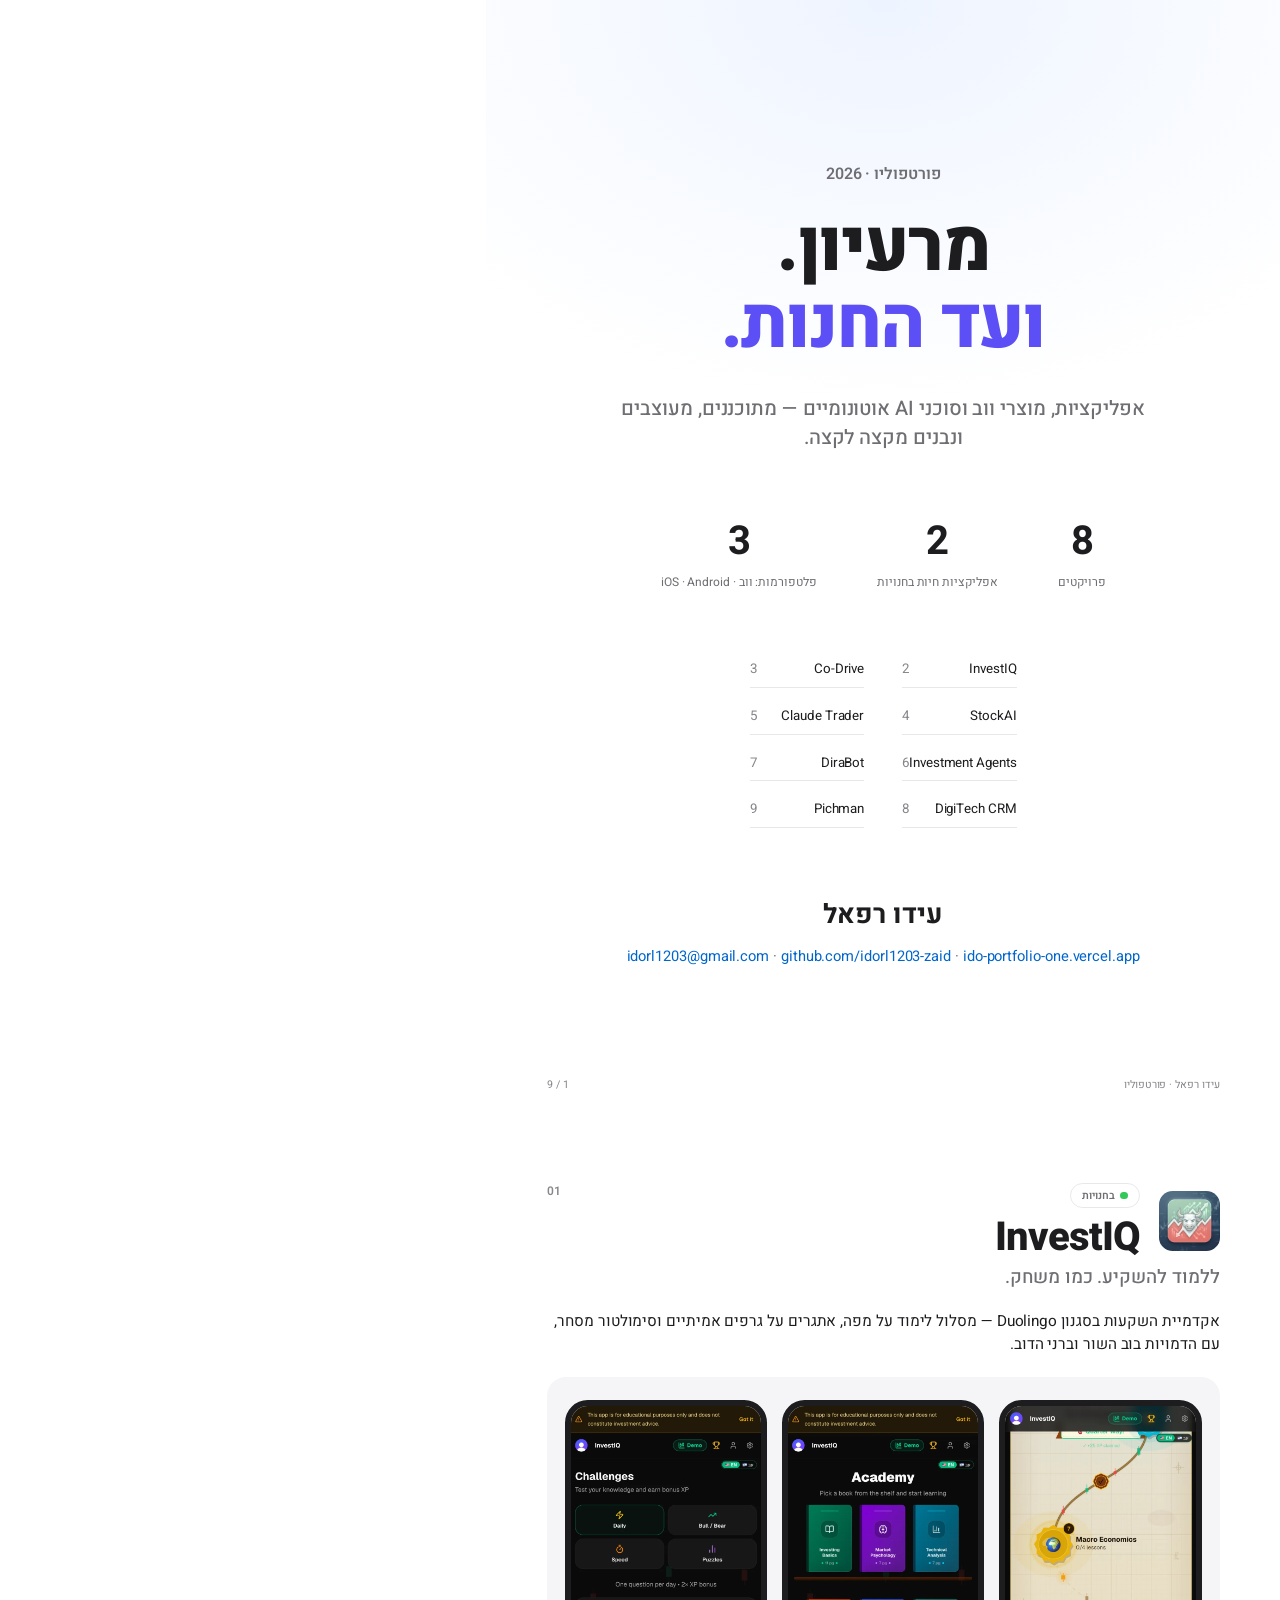
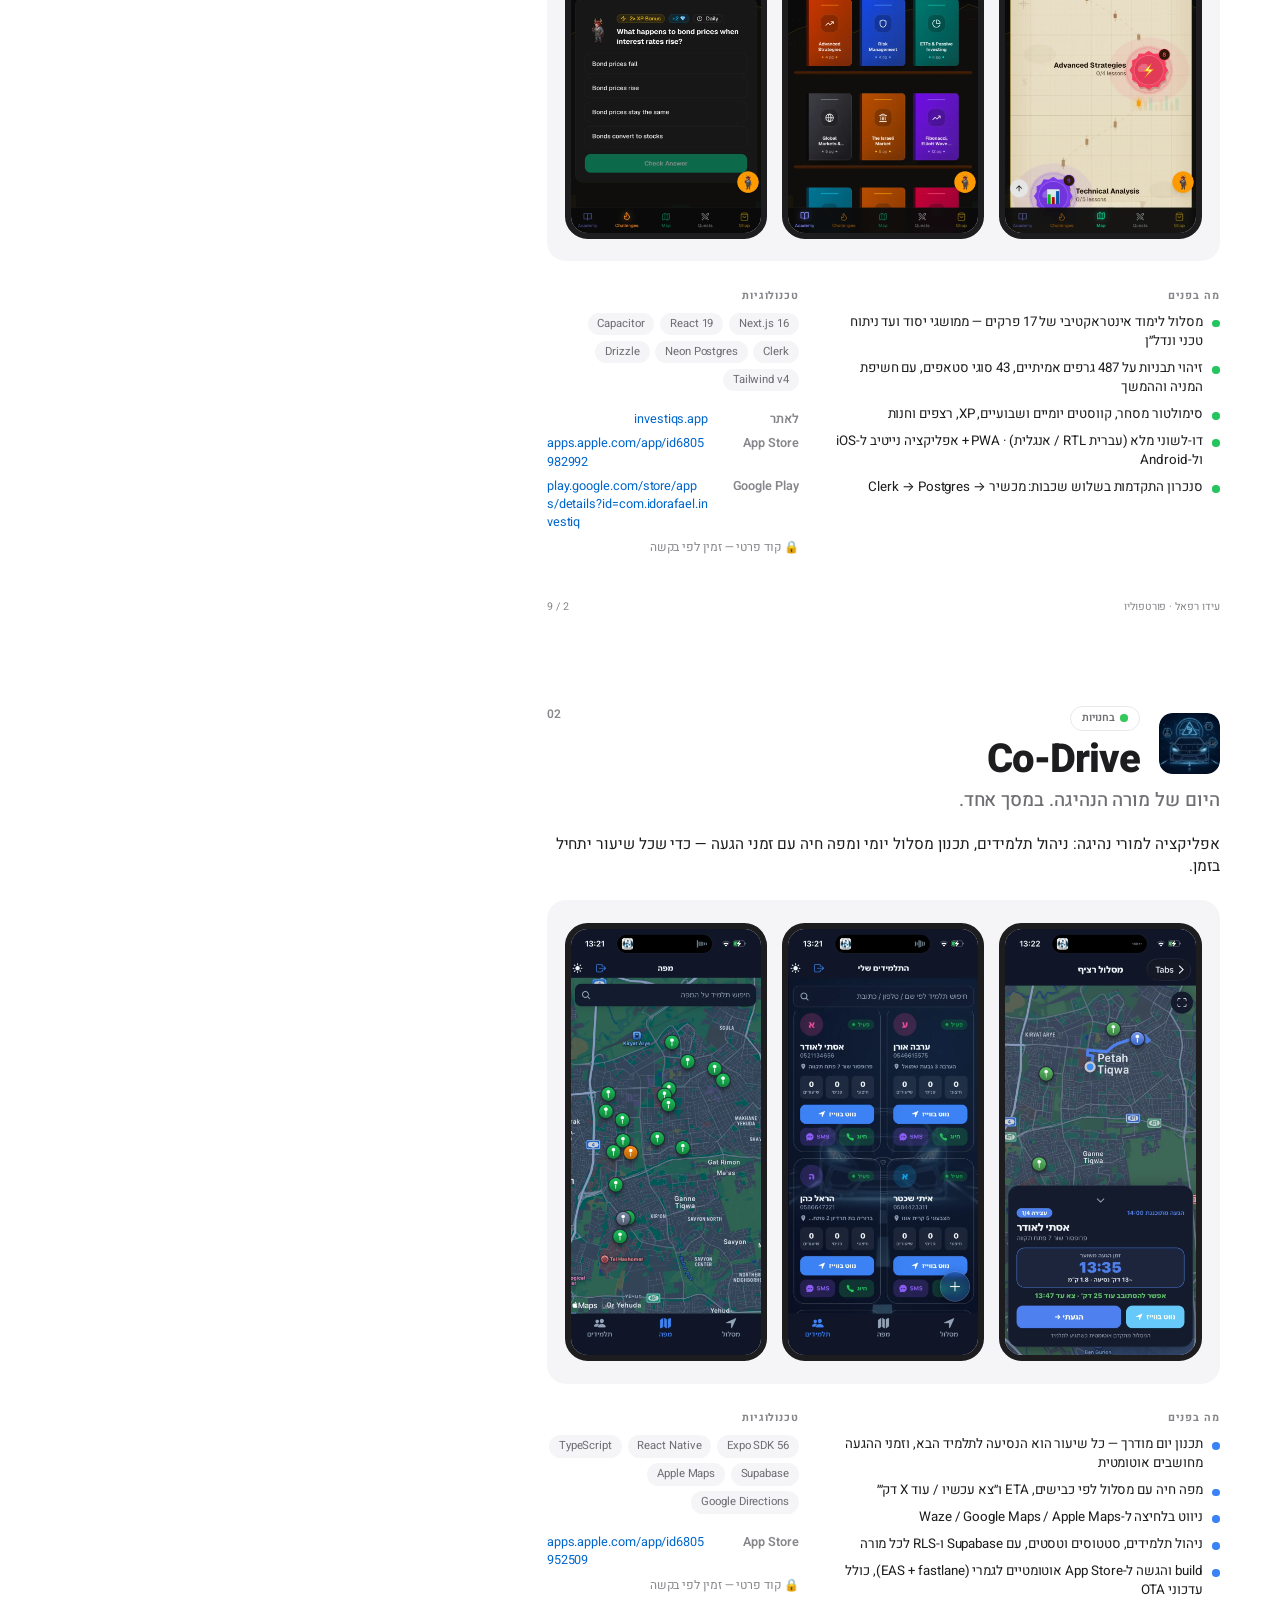
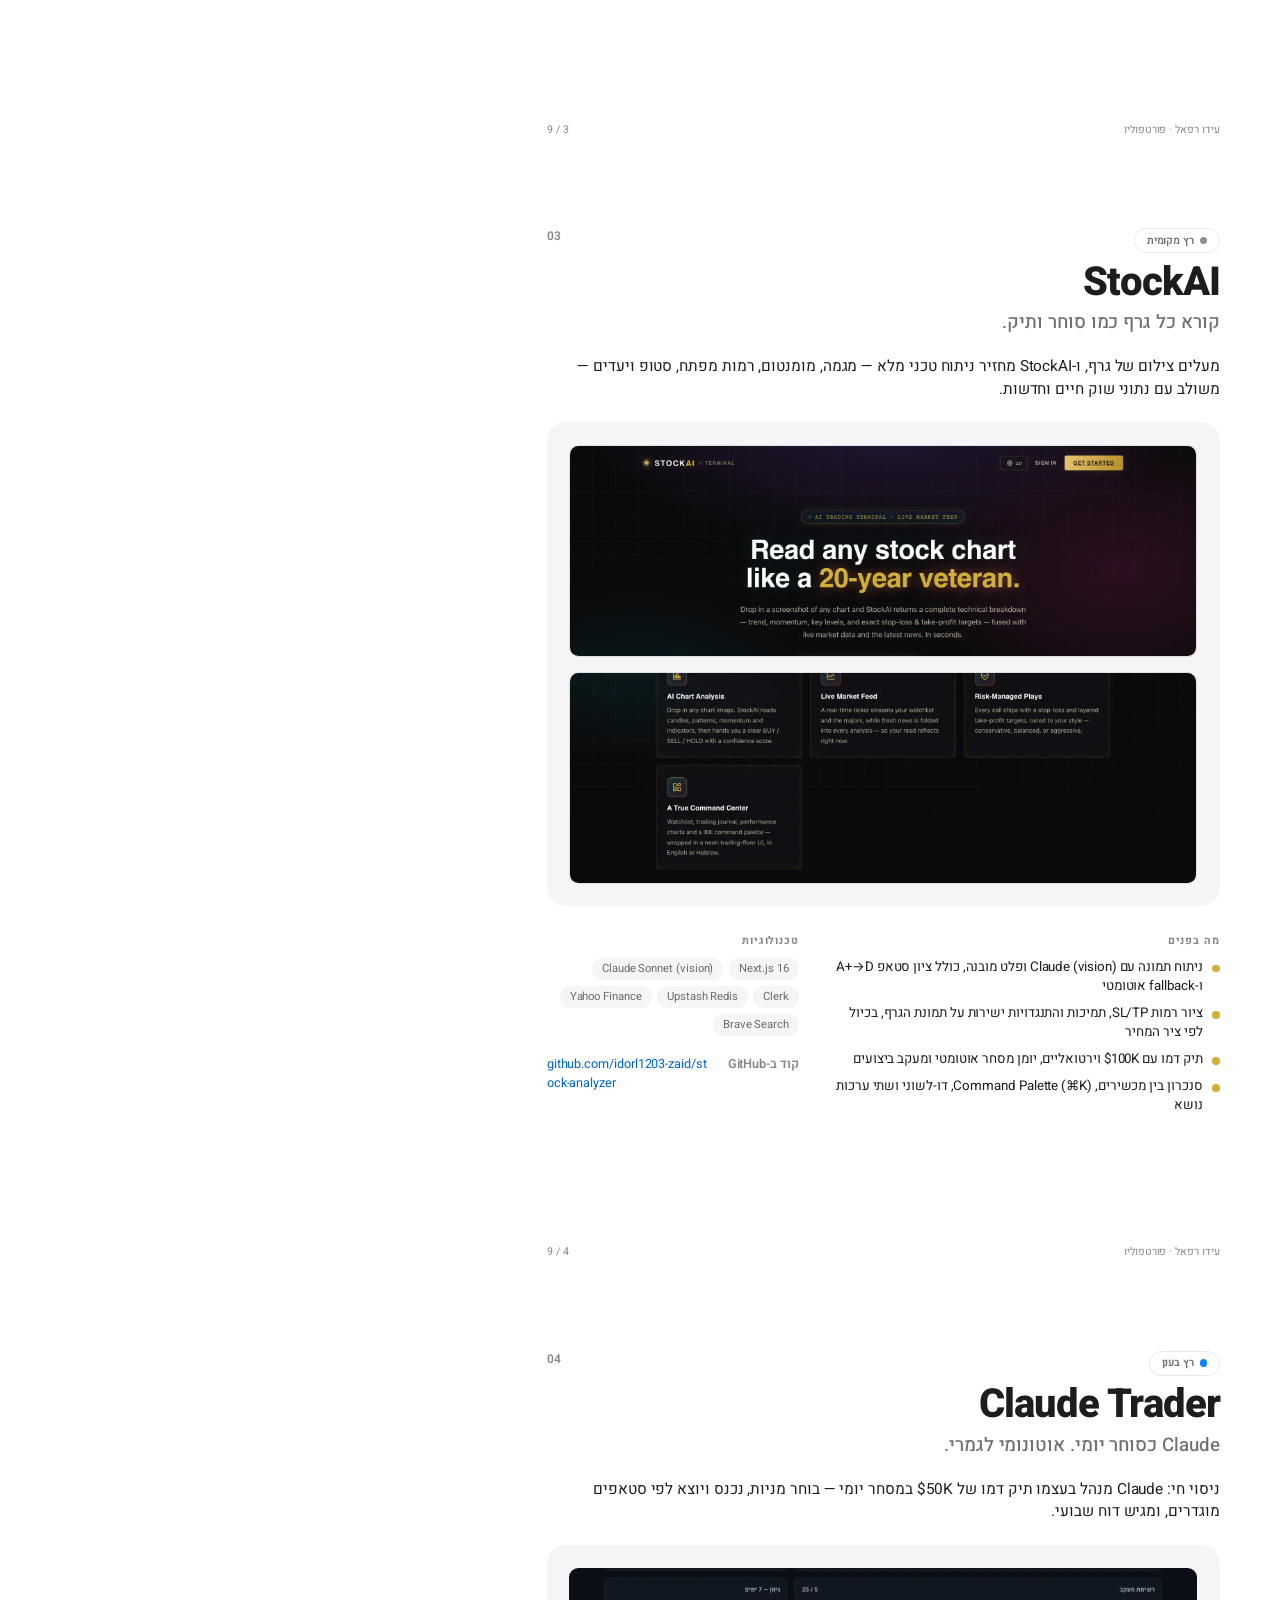
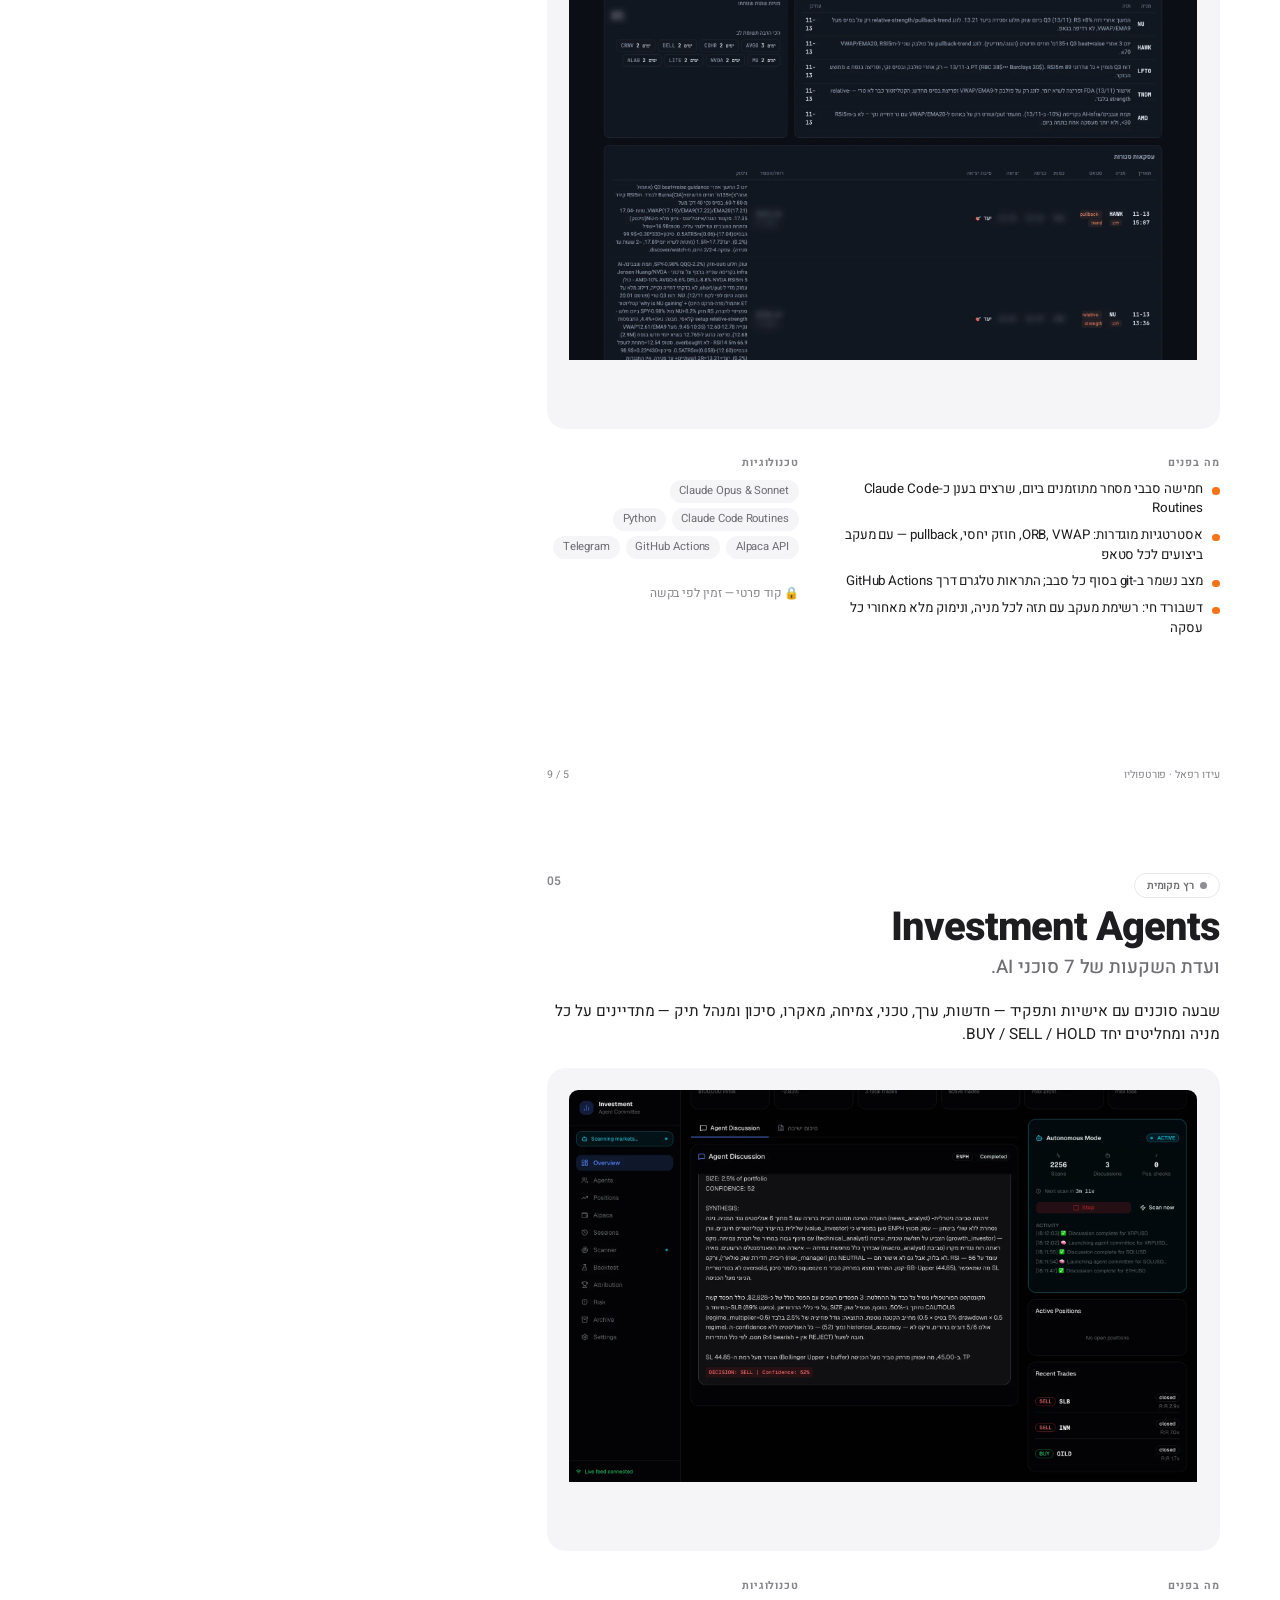
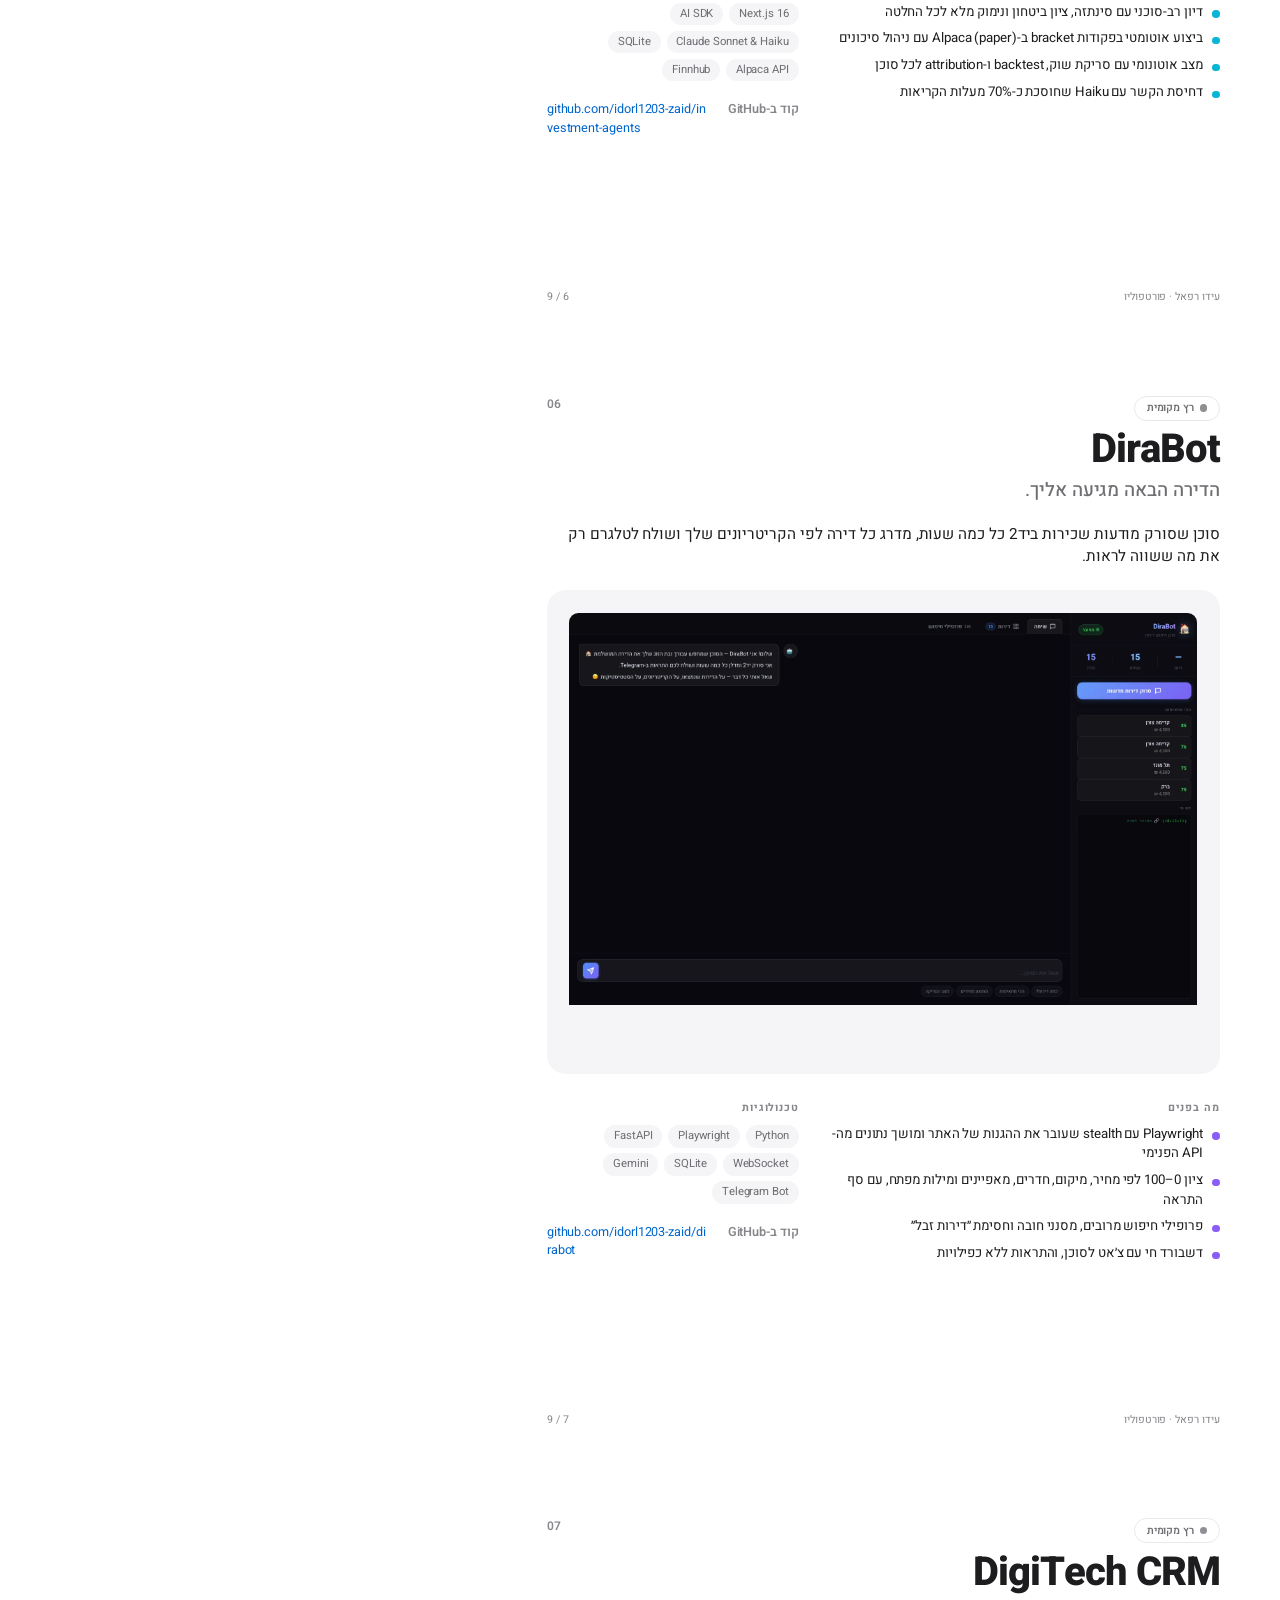
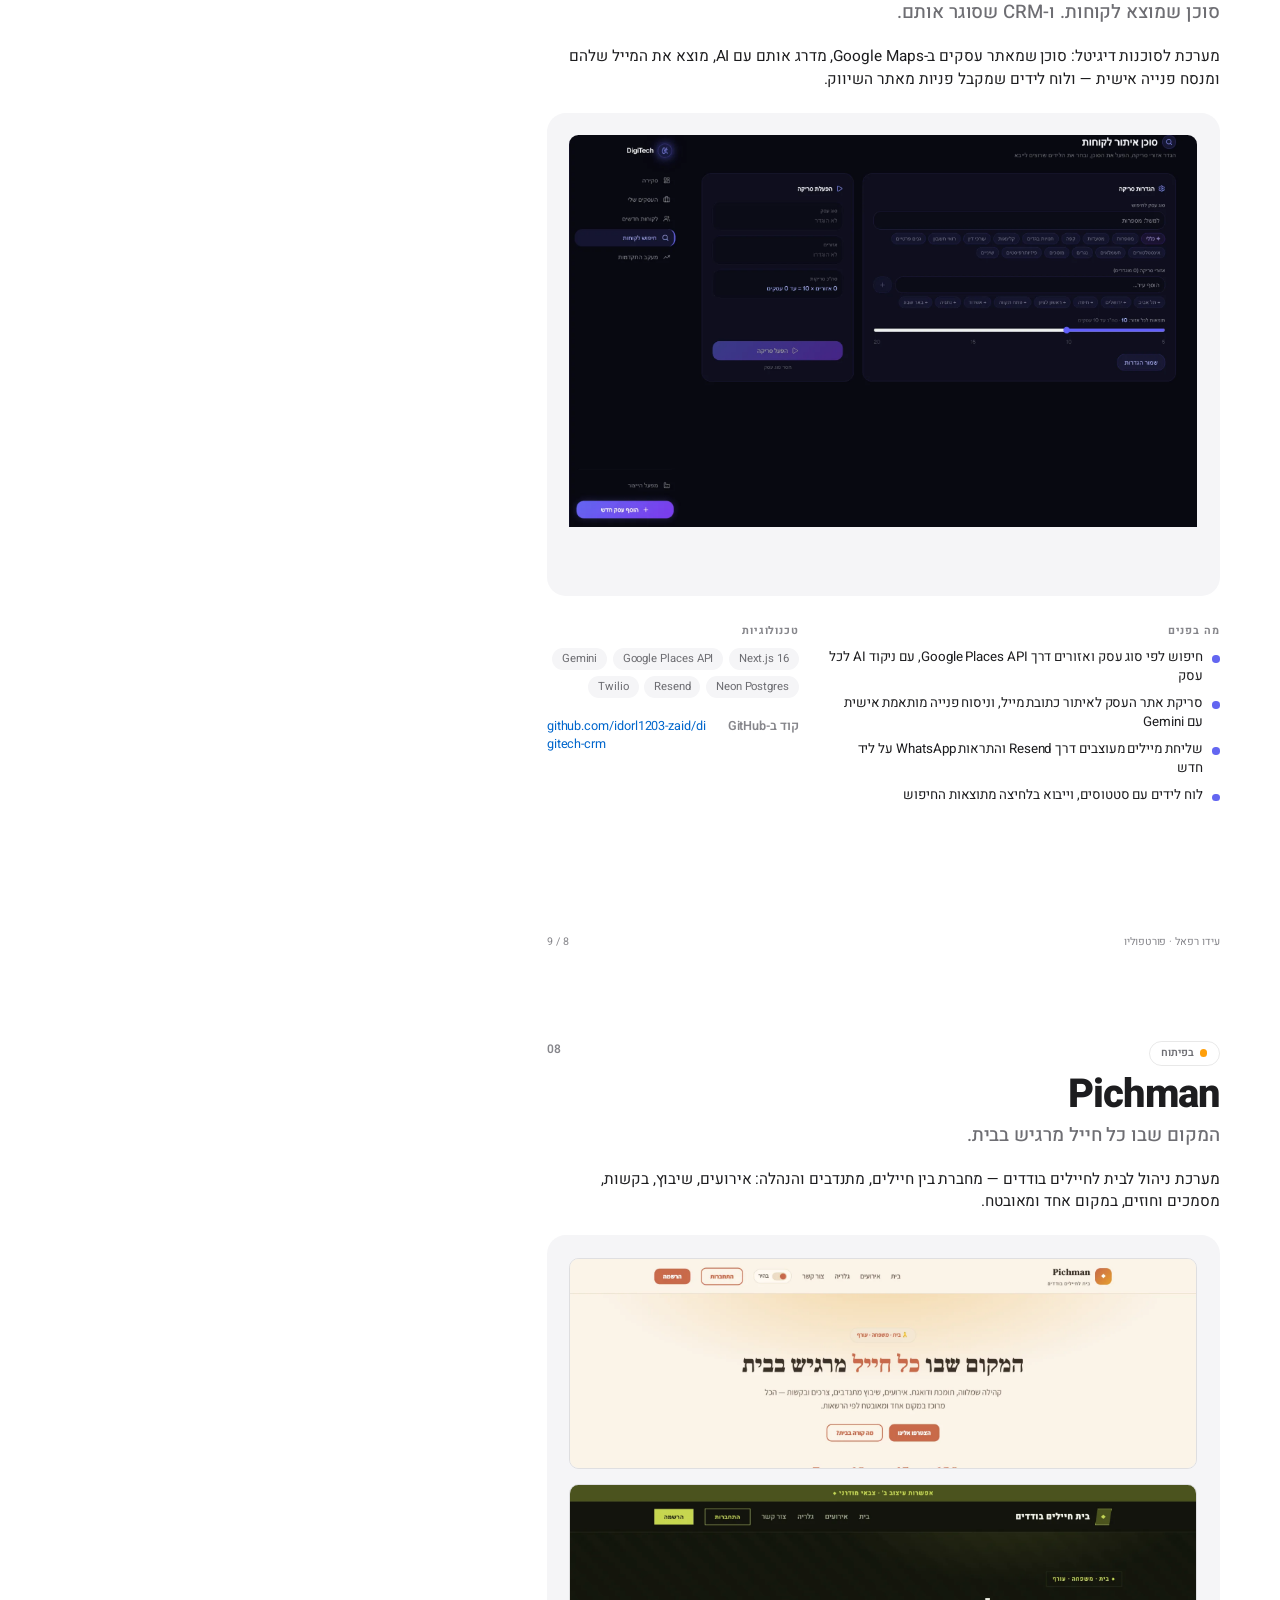
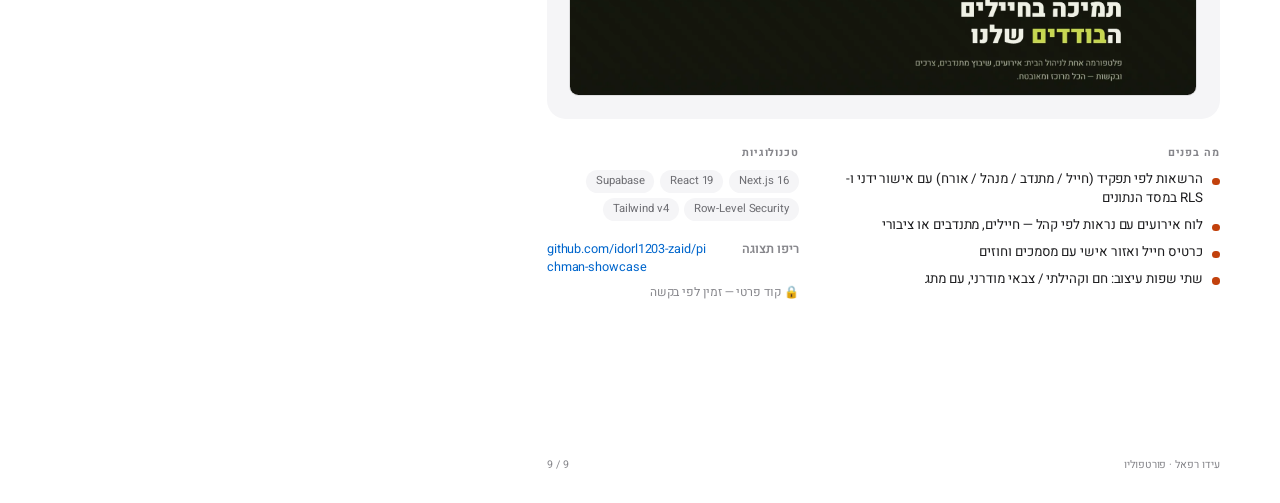
==== print.html @ 9817c405 "Add bilingual PDF export (print.html) and download link; drop duplicate agents image Co-Authored-By:" ====
<!doctype html>
<html lang="he" dir="rtl">
<head>
<meta charset="utf-8">
<title>Ido Rafael — Portfolio (PDF)</title>
<link rel="preconnect" href="https://fonts.googleapis.com">
<link rel="preconnect" href="https://fonts.gstatic.com" crossorigin>
<link href="https://fonts.googleapis.com/css2?family=Heebo:wght@400;500;600;700;800&family=Inter:wght@400;500;600;700;800&display=swap" rel="stylesheet">
<style>
  @page { size: A4; margin: 0; }
  :root { --text:#1d1d1f; --text-2:#6e6e73; --text-3:#86868b; --line:rgba(0,0,0,.09); --bg-alt:#f5f5f7; --link:#0066cc;
          --grad: linear-gradient(90deg,#0071e3 0%,#8b5cf6 50%,#ec4899 100%); }
  * { box-sizing: border-box; }
  html, body { margin: 0; background: #fff; color: var(--text); -webkit-print-color-adjust: exact; print-color-adjust: exact; }
  body { font-family: "Inter", "Heebo", -apple-system, sans-serif; font-size: 11pt; line-height: 1.45; letter-spacing: -.005em; }
  html[lang="he"] body { font-family: "Heebo", "Inter", -apple-system, sans-serif; }
  h1, h2, h3 { margin: 0; letter-spacing: -.025em; line-height: 1.08; }
  p { margin: 0; }
  a { color: var(--link); text-decoration: none; }
  .grad { color: #5b4ff5; }

  .page { width: 210mm; height: 297mm; padding: 16mm 16mm 14mm; position: relative; overflow: hidden; page-break-after: always; display: flex; flex-direction: column; }
  .page:last-child { page-break-after: auto; }
  .foot { position: absolute; bottom: 8mm; inset-inline: 16mm; display: flex; justify-content: space-between; font-size: 8pt; color: var(--text-3); }

  /* cover */
  .cover { justify-content: center; text-align: center; background: radial-gradient(120% 60% at 50% 0%, #eef4ff 0%, #fff 60%); }
  .cover .eyebrow { color: var(--text-2); font-weight: 600; font-size: 12pt; }
  .cover h1 { font-size: 54pt; font-weight: 800; margin-top: 6mm; }
  .cover .lead { color: var(--text-2); font-size: 15pt; max-width: 140mm; margin: 8mm auto 0; font-weight: 500; }
  .cover .name { font-size: 20pt; font-weight: 700; margin-top: 18mm; }
  .cover .contact { margin-top: 3mm; font-size: 11pt; color: var(--text-2); }
  .stats { display: flex; justify-content: center; gap: 16mm; margin-top: 16mm; }
  .stats b { display: block; font-size: 30pt; letter-spacing: -.03em; }
  .stats span { color: var(--text-2); font-size: 9pt; }
  .toc { margin: 16mm auto 0; display: grid; grid-template-columns: 1fr 1fr; gap: 3mm 10mm; text-align: start; max-width: 150mm; }
  .toc div { display: flex; justify-content: space-between; border-bottom: 1px solid var(--line); padding: 2mm 0; font-size: 10pt; }
  .toc i { font-style: normal; color: var(--text-3); }

  /* project page */
  .head { display: flex; align-items: center; gap: 5mm; }
  .head img.icon { width: 16mm; height: 16mm; border-radius: 3.6mm; }
  .pill { display: inline-flex; align-items: center; gap: 1.5mm; font-size: 8pt; font-weight: 600; color: var(--text-2);
          padding: 1mm 3mm; border-radius: 99px; border: 1px solid var(--line); margin-bottom: 2mm; }
  .pill::before { content:""; width: 2mm; height: 2mm; border-radius: 50%; background: var(--dot,#34c759); }
  .pill[data-s="dev"] { --dot:#ff9f0a } .pill[data-s="local"] { --dot:#8e8e93 } .pill[data-s="cloud"] { --dot:#0a84ff }
  .num { color: var(--text-3); font-size: 9pt; font-weight: 600; margin-inline-start: auto; align-self: flex-start; }
  h2 { font-size: 30pt; font-weight: 800; }
  .tagline { font-size: 14pt; font-weight: 500; color: var(--text-2); margin-top: 1.5mm; }
  .summary { margin-top: 5mm; font-size: 11.5pt; }
  .shots { margin-top: 6mm; display: flex; gap: 4mm; justify-content: center; align-items: center; background: var(--bg-alt);
           border-radius: 5mm; padding: 6mm; height: 128mm; flex: none; overflow: hidden; }
  .shots img { border-radius: 2.5mm; border: 1px solid var(--line); object-fit: cover; object-position: top; }
  .shots.phone img { height: 116mm; width: auto; aspect-ratio: 9 / 19.5; border-radius: 6mm; border: 1.6mm solid #1d1d1f; }
  .shots.one img { width: 100%; height: 100%; object-fit: contain; border: 0; background: transparent; }
  .shots.two { flex-direction: column; }
  .shots.two img { width: 100%; height: calc(50% - 2mm); }
  .cols { display: grid; grid-template-columns: 1.55fr 1fr; gap: 8mm; margin-top: 7mm; }
  h4 { margin: 0 0 2.5mm; font-size: 8pt; text-transform: uppercase; letter-spacing: .08em; color: var(--text-3); }
  ul { margin: 0; padding: 0; list-style: none; display: grid; gap: 2mm; }
  li { position: relative; padding-inline-start: 4.5mm; font-size: 10pt; }
  li::before { content:""; position: absolute; inset-inline-start: 0; top: .55em; width: 2mm; height: 2mm; border-radius: 50%; background: var(--accent); }
  .tags { display: flex; flex-wrap: wrap; gap: 1.5mm; }
  .tag { font-size: 8.5pt; color: var(--text-2); background: var(--bg-alt); padding: .8mm 2.6mm; border-radius: 99px; }
  .links { margin-top: 5mm; display: grid; gap: 1.5mm; font-size: 9.5pt; }
  .links div { display: flex; gap: 2mm; }
  .links b { color: var(--text-3); font-weight: 600; min-width: 22mm; }
  .links a { direction: ltr; unicode-bidi: embed; word-break: break-all; }
  .lock { font-size: 9pt; color: var(--text-3); margin-top: 2mm; }
</style>
</head>
<body>
<div id="doc"></div>
<script src="data.js"></script>
<script>
(() => {
  const { I18N, PROJECTS } = window;
  const lang = new URLSearchParams(location.search).get("lang") === "en" ? "en" : "he";
  const t = I18N[lang];
  document.documentElement.lang = lang;
  document.documentElement.dir = lang === "he" ? "rtl" : "ltr";
  const esc = (s) => String(s).replace(/[&<>"']/g, (c) => ({ "&":"&amp;","<":"&lt;",">":"&gt;",'"':"&quot;","'":"&#39;" }[c]));
  const name = t.brand;
  const site = "https://ido-portfolio-one.vercel.app";
  const L = lang === "he"
    ? { title: 'מרעיון.<br><span class="grad">ועד החנות.</span>', contents: "תוכן", links: "קישורים", code: "קוד" }
    : { title: 'From idea.<br><span class="grad">To the App Store.</span>', contents: "Contents", links: "Links", code: "Code" };
  const total = PROJECTS.length + 1;
  const foot = (n) => `<div class="foot"><span>${esc(name)} · ${esc(lang === "he" ? "פורטפוליו" : "Portfolio")}</span><span>${n} / ${total}</span></div>`;
  const label = (l) => l.type === "showcase" ? t.showcase : t[l.type];

  let html = `
  <section class="page cover">
    <p class="eyebrow">${esc(t.heroEyebrow)}</p>
    <h1>${L.title}</h1>
    <p class="lead">${esc(t.heroLead)}</p>
    <div class="stats">
      <div><b>${PROJECTS.length}</b><span>${esc(t.stat1)}</span></div>
      <div><b>2</b><span>${esc(t.stat2)}</span></div>
      <div><b>3</b><span>${esc(t.stat3)}</span></div>
    </div>
    <div class="toc">${PROJECTS.map((p, i) => `<div><span>${esc(p[lang].name)}</span><i>${i + 2}</i></div>`).join("")}</div>
    <p class="name">${esc(name)}</p>
    <p class="contact"><a href="mailto:idorl1203@gmail.com">idorl1203@gmail.com</a> · <a href="https://github.com/idorl1203-zaid">github.com/idorl1203-zaid</a> · <a href="${site}">${site.replace("https://", "")}</a></p>
    ${foot(1)}
  </section>`;

  PROJECTS.forEach((p, i) => {
    const c = p[lang];
    const imgs = p.phone ? p.images.slice(0, 3) : p.images.slice(0, 2);
    const cls = p.phone ? "phone" : imgs.length > 1 ? "two" : "one";
    const links = p.links.map((l) => `<div><b>${esc(label(l))}</b><a href="${esc(l.url)}">${esc(l.url.replace("https://", ""))}</a></div>`).join("");
    html += `
    <section class="page" style="--accent:${p.accent}">
      <div class="head">
        ${p.icon ? `<img class="icon" src="${p.icon}" alt="">` : ""}
        <div>
          <div class="pill" data-s="${p.status}">${esc(t.status[p.status])}</div>
          <h2>${esc(c.name)}</h2>
        </div>
        <span class="num">${String(i + 1).padStart(2, "0")}</span>
      </div>
      <p class="tagline">${esc(c.tagline)}</p>
      <p class="summary">${esc(c.summary)}</p>
      <div class="shots ${cls}">${imgs.map((n) => `<img src="assets/img/${n}.webp" alt="">`).join("")}</div>
      <div class="cols">
        <div><h4>${esc(t.highlights)}</h4><ul>${c.highlights.map((h) => `<li>${esc(h)}</li>`).join("")}</ul></div>
        <div>
          <h4>${esc(t.stackLabel)}</h4>
          <div class="tags">${p.stack.map((s) => `<span class="tag">${esc(s)}</span>`).join("")}</div>
          <div class="links">${links}</div>
          ${p.code === "private" ? `<p class="lock">🔒 ${esc(t.private)}</p>` : ""}
        </div>
      </div>
      ${foot(i + 2)}
    </section>`;
  });
  document.getElementById("doc").innerHTML = html;
})();
</script>
</body>
</html>
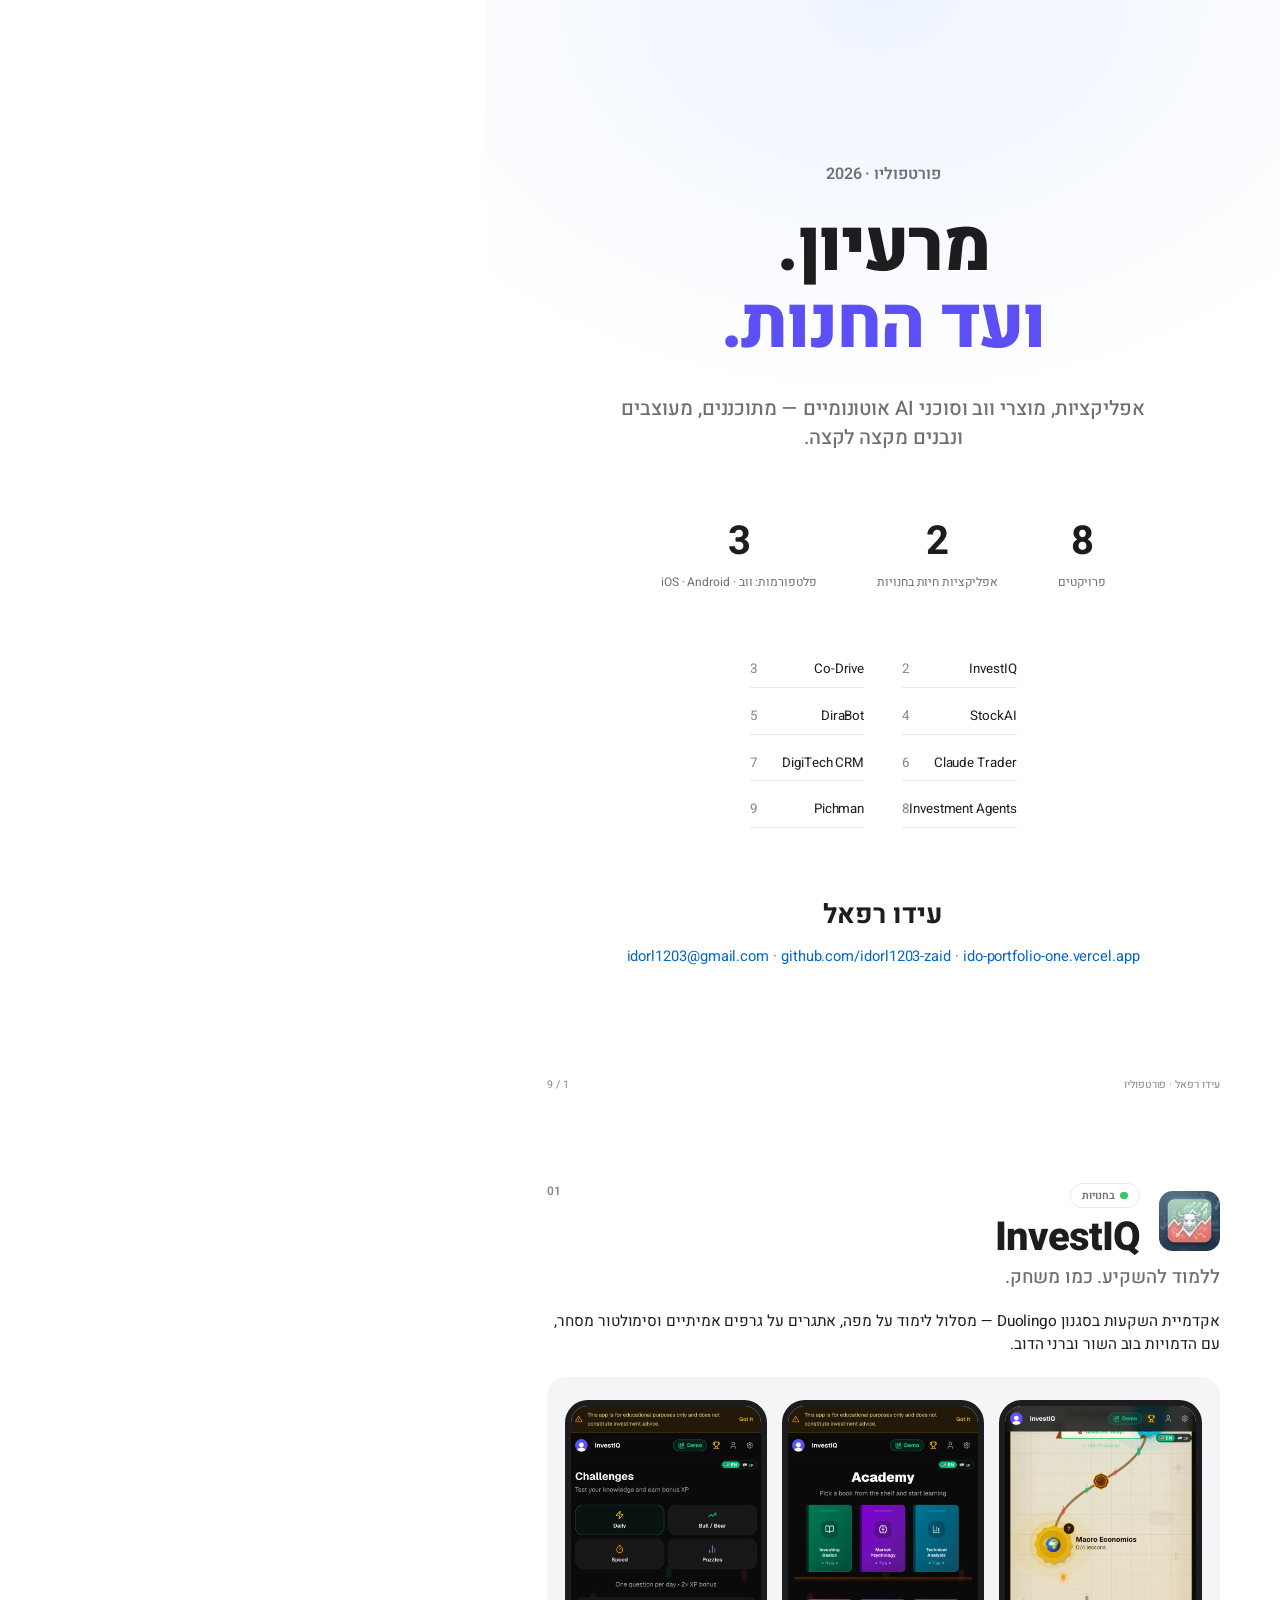
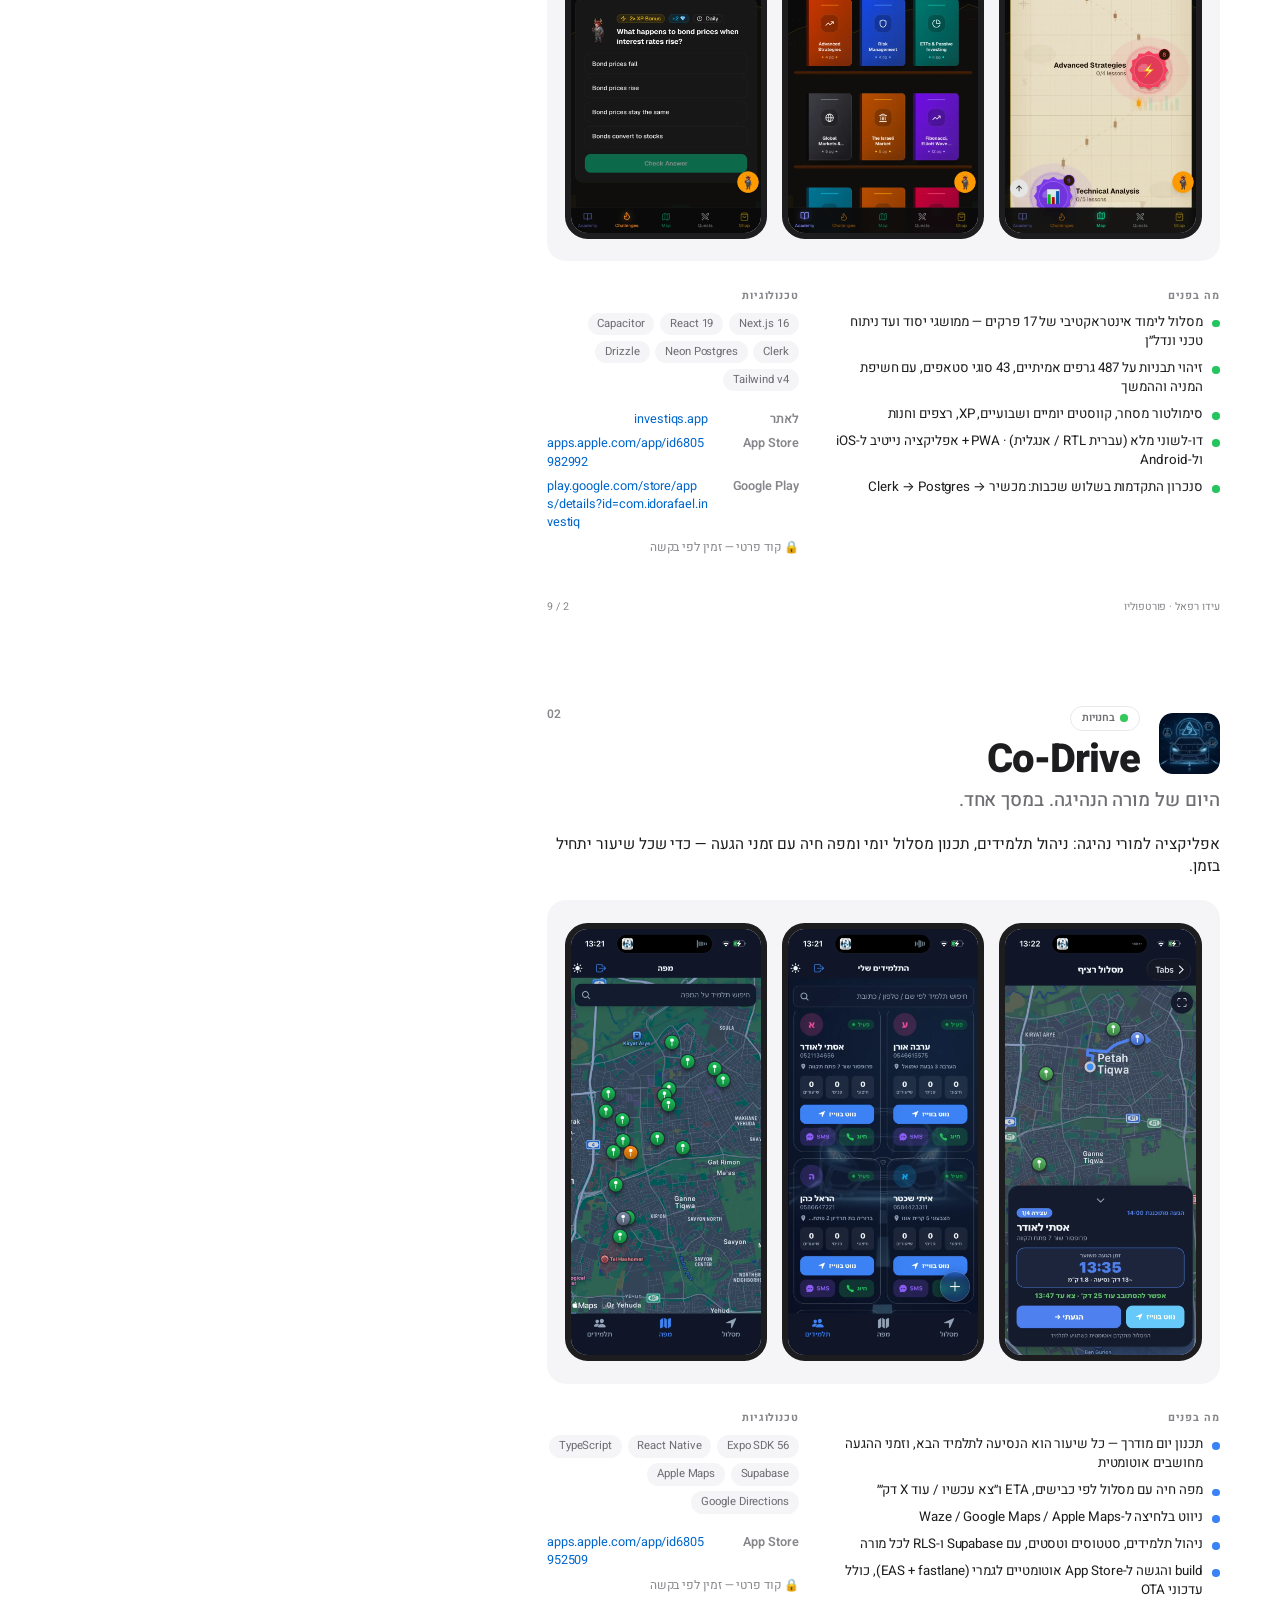
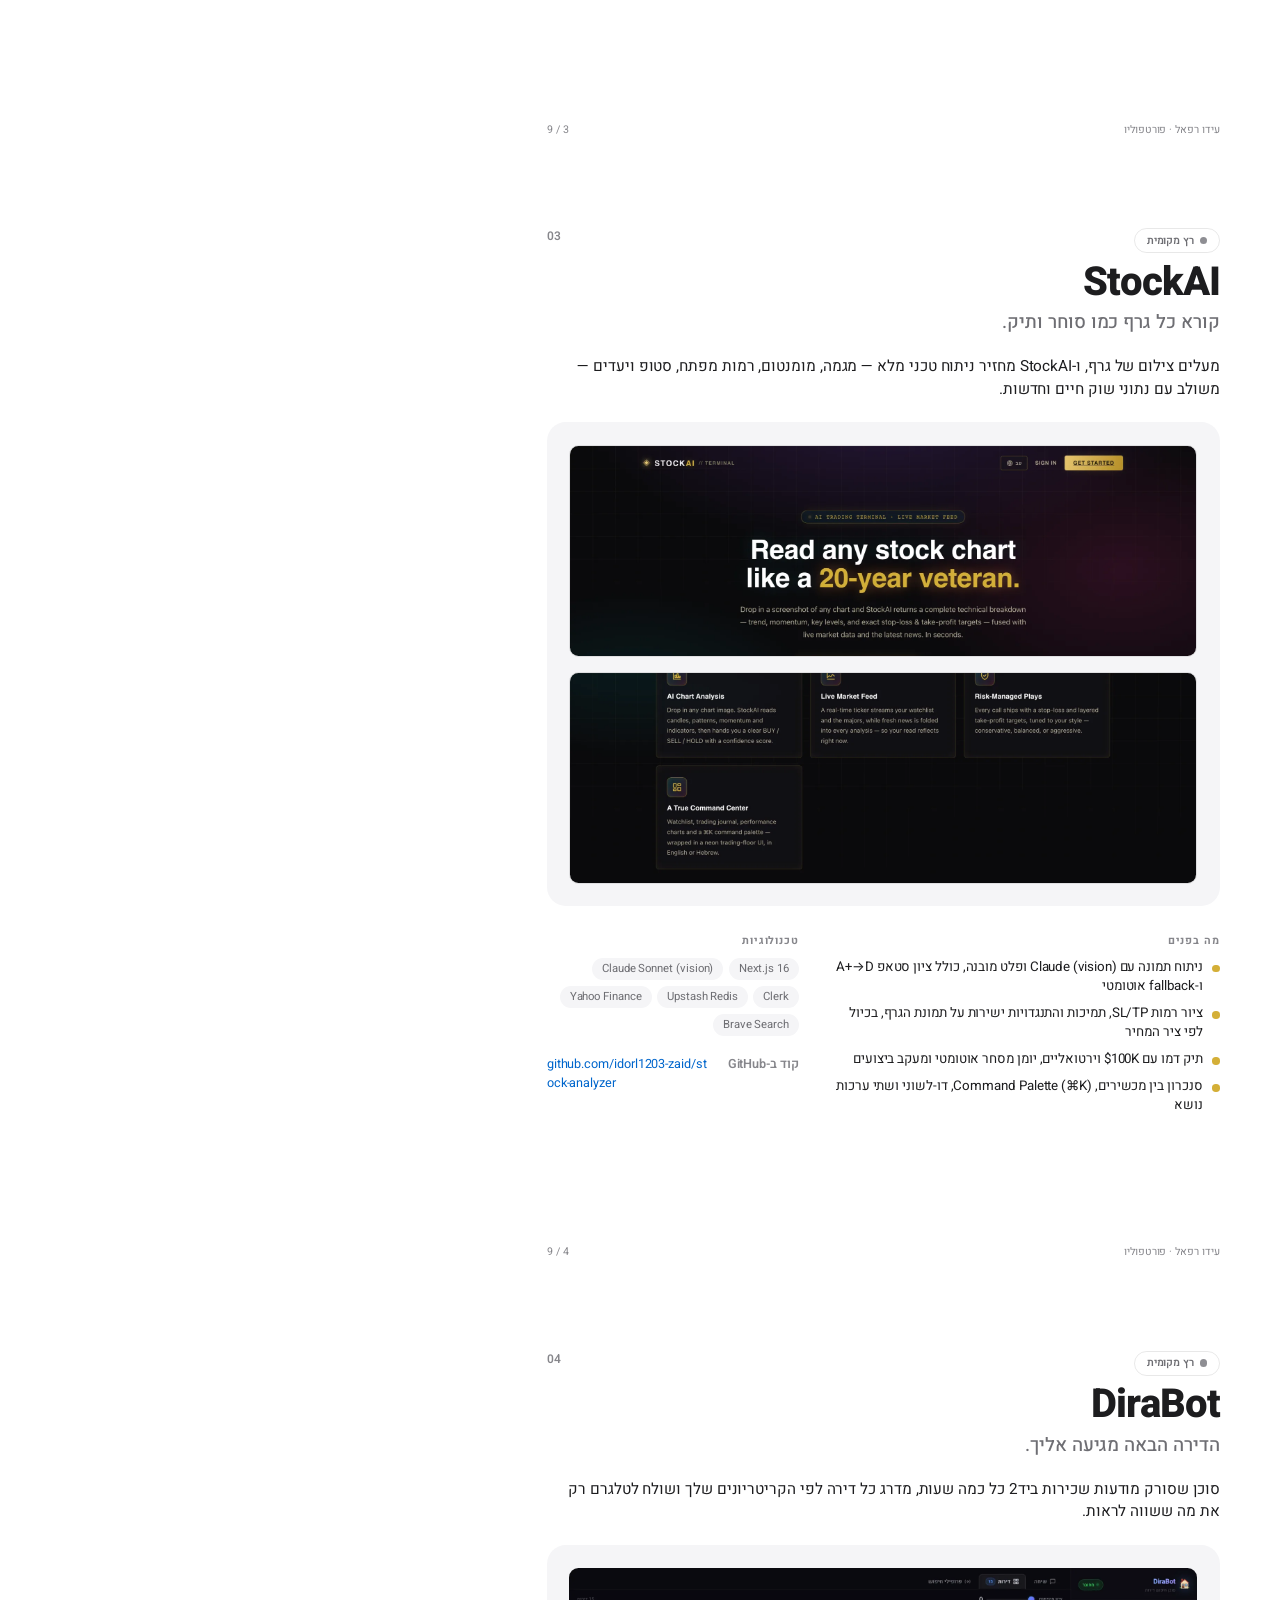
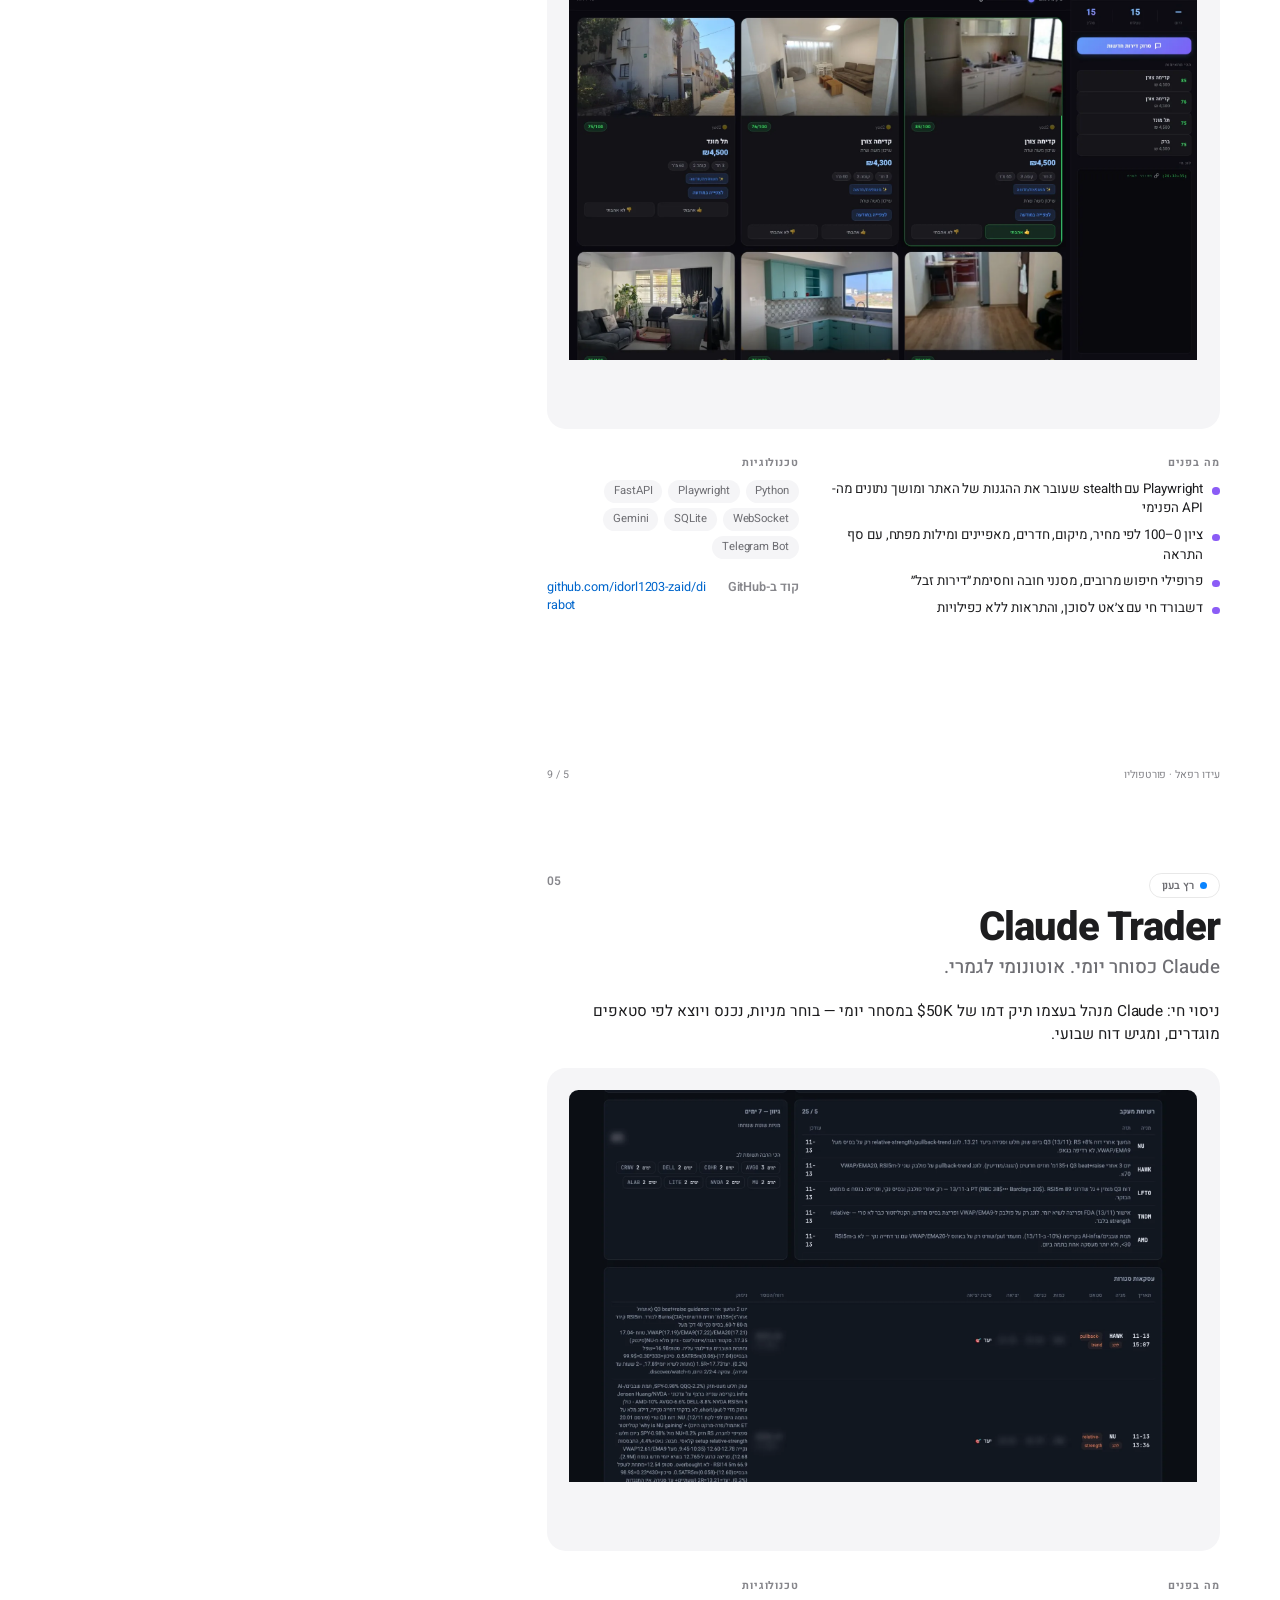
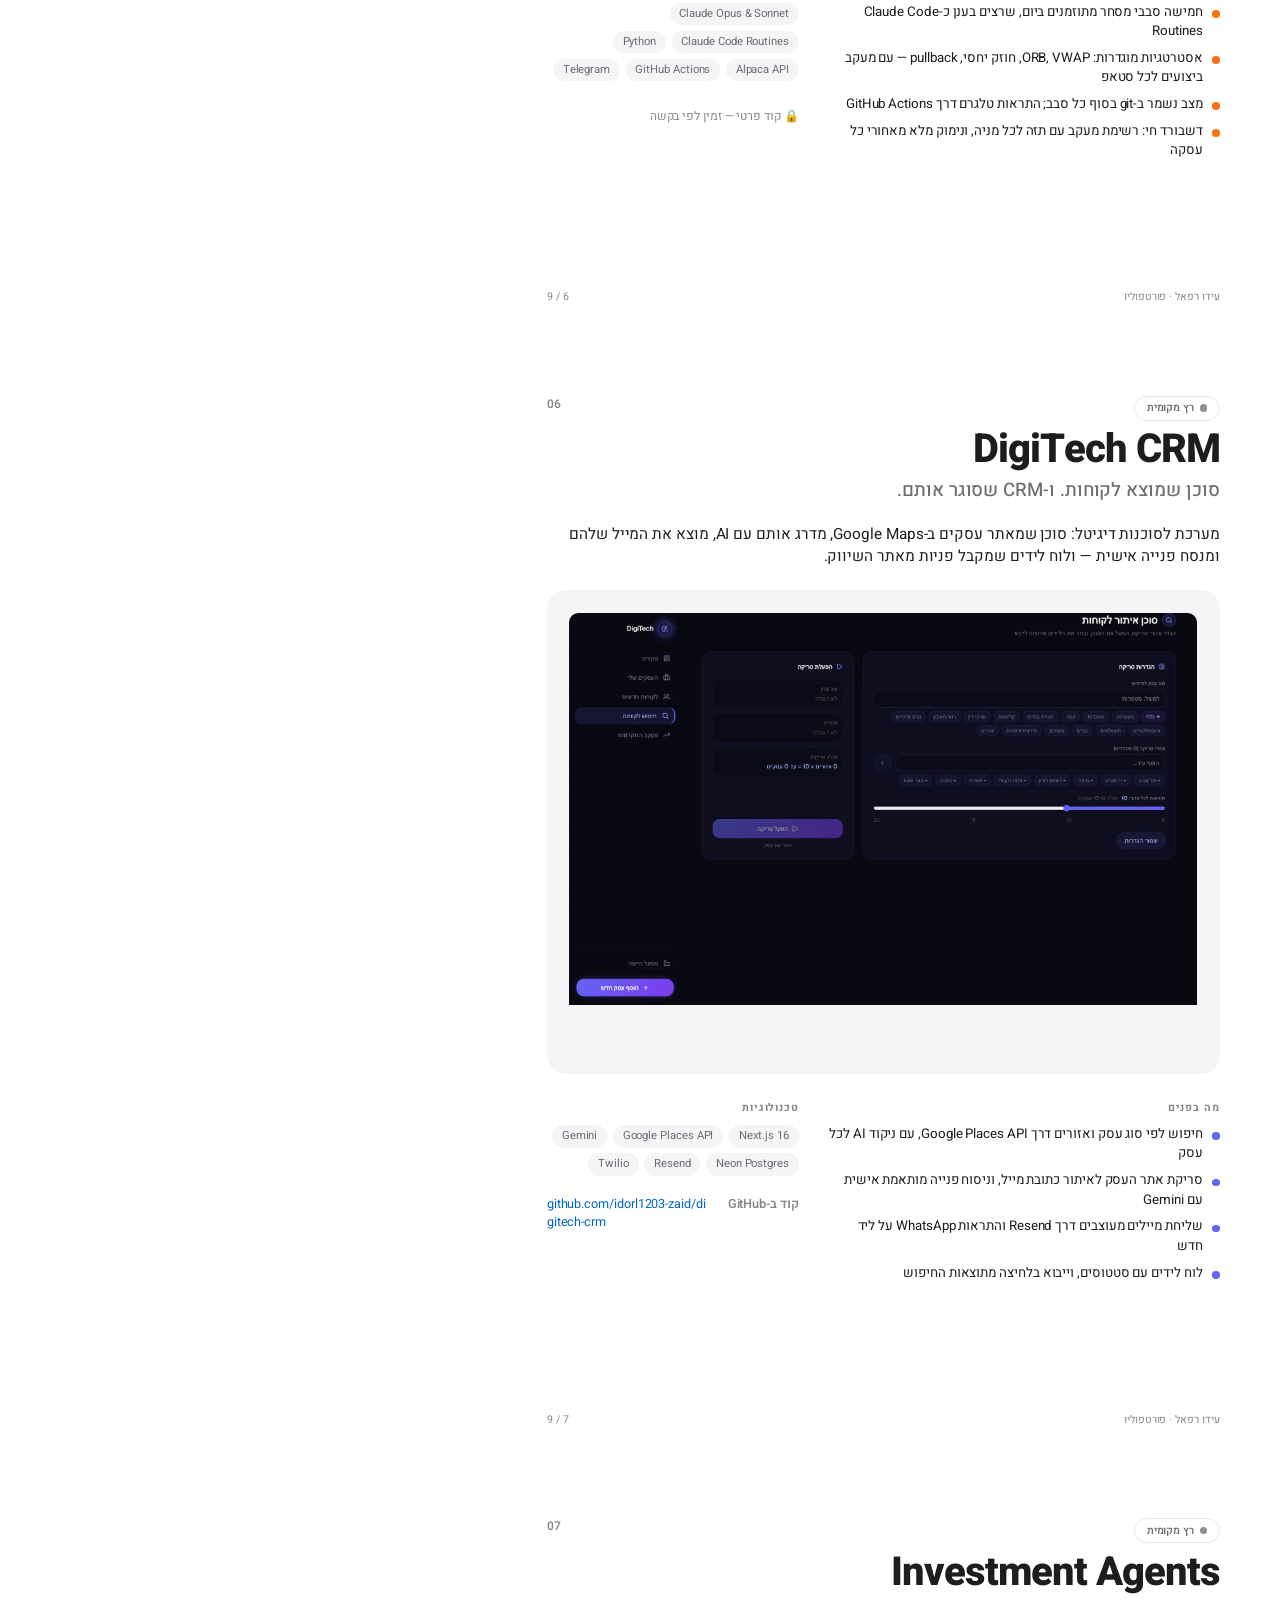
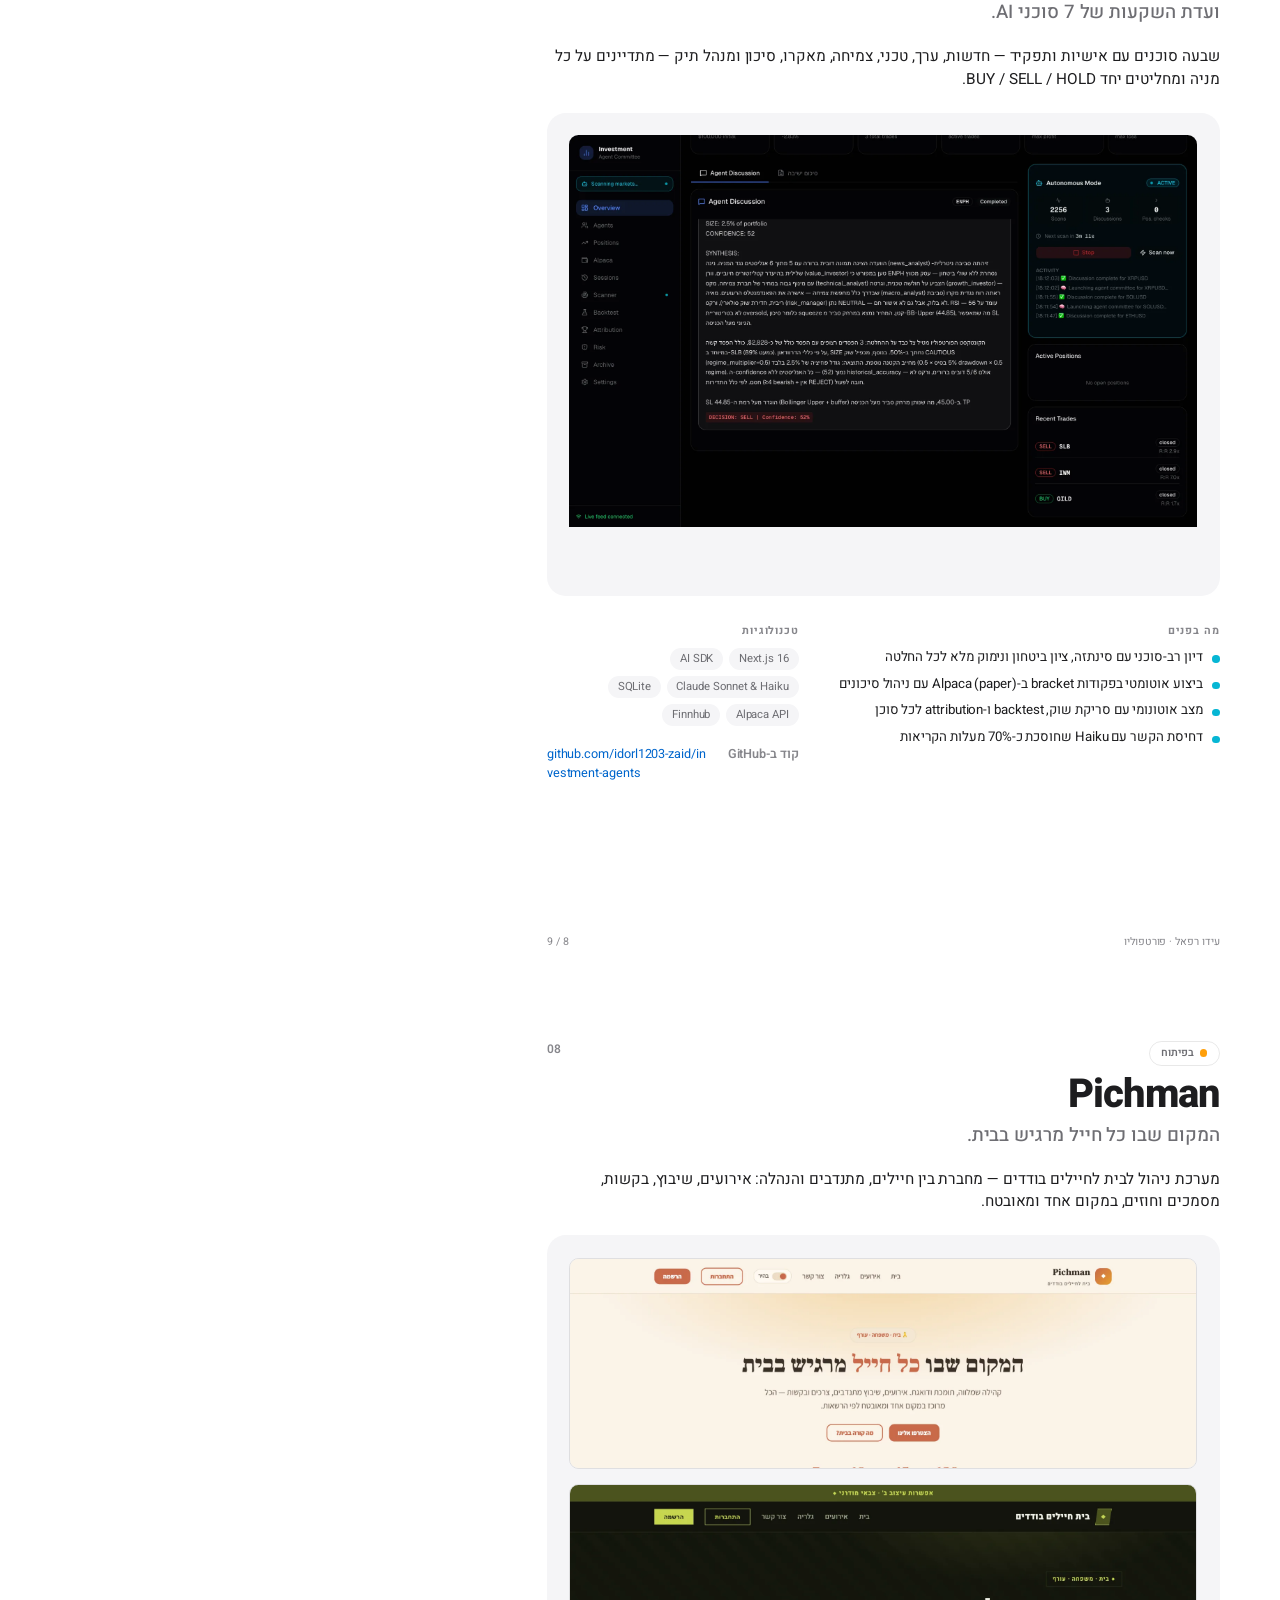
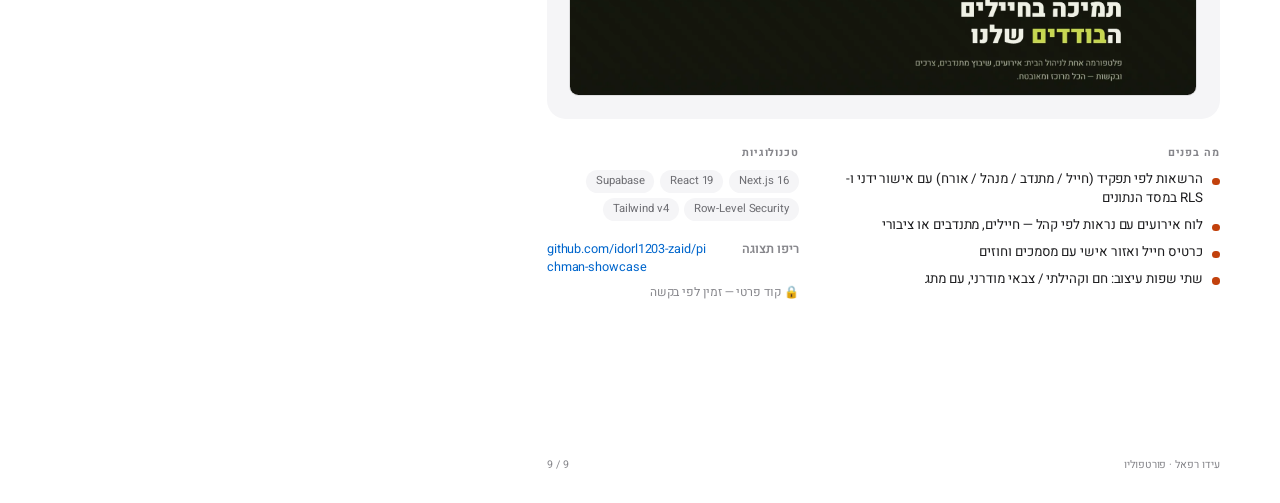
==== commit 64c7f6dd: "Use Gmail compose link in printable portfolio and regenerate PDFs Co-Authored-By: Claude Opus 5.5 <n" ====
--- a/print.html
+++ b/print.html
@@ -101,7 +101,7 @@
     </div>
     <div class="toc">${PROJECTS.map((p, i) => `<div><span>${esc(p[lang].name)}</span><i>${i + 2}</i></div>`).join("")}</div>
     <p class="name">${esc(name)}</p>
-    <p class="contact"><a href="mailto:idorl1203@gmail.com">idorl1203@gmail.com</a> · <a href="https://github.com/idorl1203-zaid">github.com/idorl1203-zaid</a> · <a href="${site}">${site.replace("https://", "")}</a></p>
+    <p class="contact"><a href="https://mail.google.com/mail/?view=cm&fs=1&to=idorl1203@gmail.com">idorl1203@gmail.com</a> · <a href="https://github.com/idorl1203-zaid">github.com/idorl1203-zaid</a> · <a href="${site}">${site.replace("https://", "")}</a></p>
     ${foot(1)}
   </section>`;
 
